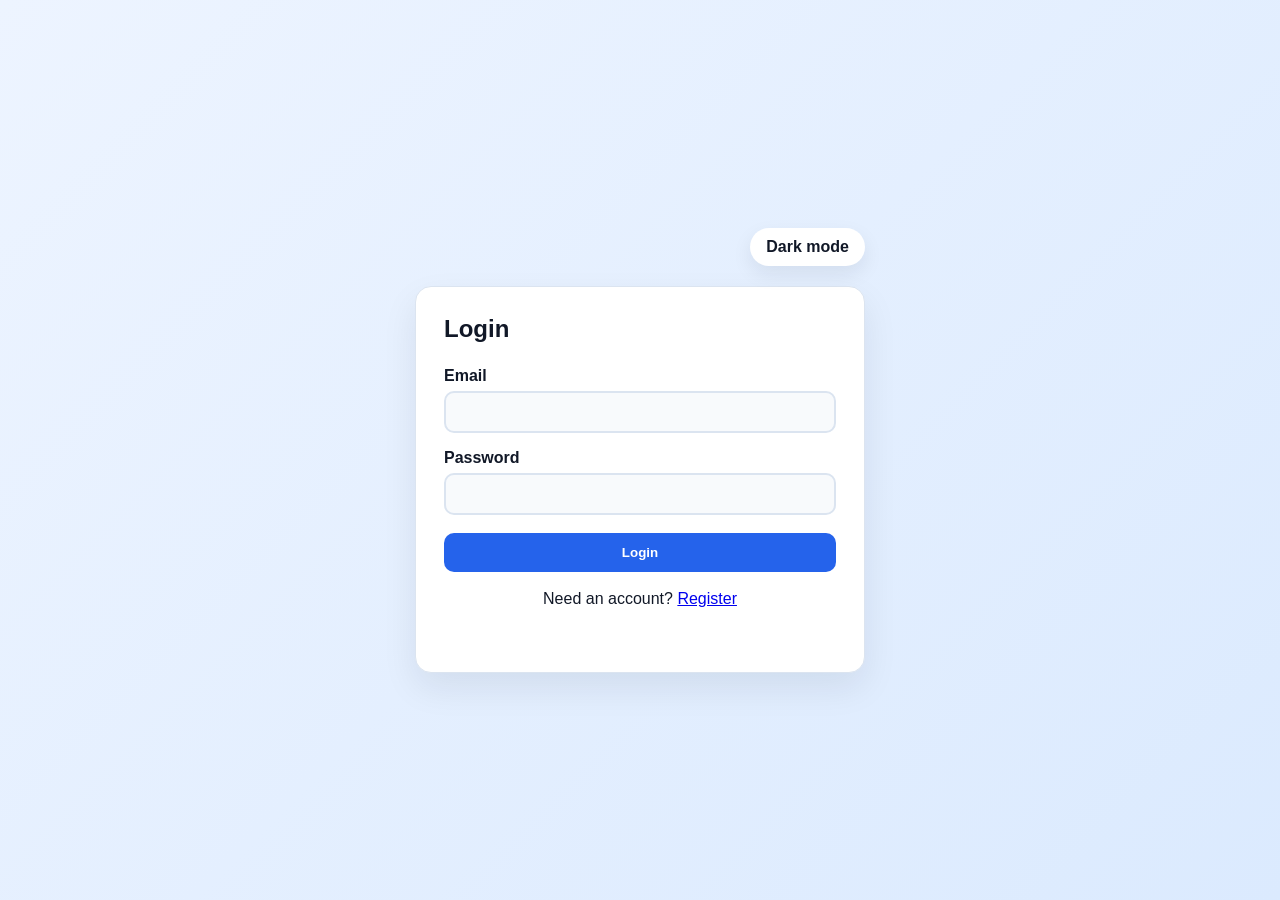
==== frontend/dashboard.html @ 5b7e8782 "Prepare unified Docker deployment for Render" ====
<!DOCTYPE html>
<html lang="en">
<head>
  <meta charset="UTF-8" />
  <meta name="viewport" content="width=device-width, initial-scale=1.0" />
  <title>Dashboard | LinkPulse</title>
  <link rel="stylesheet" href="css/dashboard.css" />
</head>
<body>
  <nav class="navbar">
    <div class="container nav-inner">
      <div class="brand">LinkPulse</div>
      <div class="nav-links">
        <a href="dashboard.html">Dashboard</a>
        <a href="create-url.html">Create URL</a>
        <a href="admin.html" id="adminLink" hidden>Admin</a>
        <button id="themeToggleBtn" class="btn btn-secondary small" type="button">Dark mode</button>
        <button id="logoutBtn" class="btn btn-secondary small">Logout</button>
      </div>
    </div>
  </nav>

  <main class="container dashboard">
    <section class="topbar">
      <div>
        <h1 id="welcomeText">Dashboard</h1>
      </div>
      <a href="create-url.html" class="btn btn-primary">Create URL</a>
    </section>

    <section class="stats-grid">
      <div class="stat-card">
        <p>Total URLs</p>
        <h3 id="totalUrls">0</h3>
      </div>
      <div class="stat-card">
        <p>Total Clicks</p>
        <h3 id="totalClicks">0</h3>
      </div>
    </section>

    <section class="panel">
      <h2>Your URLs</h2>
      <div id="urlTableContainer"></div>
    </section>
  </main>

  <script src="js/config.js"></script>
  <script src="js/api.js"></script>
  <script src="js/auth.js"></script>
  <script src="js/theme.js"></script>
  <script src="js/dashboard.js"></script>
</body>
</html>
---- frontend/css/dashboard.css ----
:root {
  --bg: #f6f1ee;
  --surface: #fffdfb;
  --surface-2: #f8f5f4;
  --text: #1f2937;
  --muted: #6b7280;
  --border: #e7dcd7;
  --primary: #8b5cf6;
  --primary-strong: #7c3aed;
  --accent: #f59e0b;
  --nav-bg: #1f2937;
  --nav-text: #f9fafb;
  --card-shadow: rgba(31, 41, 55, 0.09);
  --button-secondary: #f3e8ff;
  --button-secondary-text: #312e81;
  --success-soft: #fef3c7;
  --success-border: #f4b942;
}

:root[data-theme='dark'] {
  --bg: #111827;
  --surface: #1f2937;
  --surface-2: #2b374a;
  --text: #f9fafb;
  --muted: #cbd5e1;
  --border: #3f4d63;
  --primary: #a78bfa;
  --primary-strong: #8b5cf6;
  --accent: #fbbf24;
  --nav-bg: #0b1120;
  --nav-text: #f9fafb;
  --card-shadow: rgba(15, 23, 42, 0.4);
  --button-secondary: #374151;
  --button-secondary-text: #f9fafb;
  --success-soft: rgba(251, 191, 36, 0.14);
  --success-border: rgba(251, 191, 36, 0.7);
}

*, *::before, *::after {
  box-sizing: border-box;
}

body {
  margin: 0;
  font-family: Arial, sans-serif;
  background: var(--bg);
  color: var(--text);
}

.container {
  width: min(1100px, 90%);
  margin: 0 auto;
}

.navbar {
  background: var(--nav-bg);
  color: var(--nav-text);
  padding: 16px 0;
}

.nav-inner {
  display: flex;
  justify-content: space-between;
  align-items: center;
}

.brand {
  font-weight: 700;
  font-size: 1.4rem;
}

.nav-links {
  display: flex;
  gap: 16px;
  align-items: center;
}

.nav-links a {
  color: var(--nav-text);
  text-decoration: none;
}

.dashboard {
  padding: 28px 0 40px;
}

.topbar {
  display: flex;
  justify-content: space-between;
  align-items: center;
  margin-bottom: 20px;
}

.stats-grid {
  display: grid;
  grid-template-columns: repeat(auto-fit, minmax(180px, 1fr));
  gap: 20px;
  margin-bottom: 24px;
}

.stat-card,
.panel,
.chart-card {
  background: var(--surface);
  border: 1px solid var(--border);
  border-radius: 16px;
  box-shadow: 0 10px 25px var(--card-shadow);
  padding: 20px;
}

.stat-card p {
  margin: 0 0 8px;
  color: var(--muted);
}

.stat-card h3 {
  margin: 0;
  font-size: 2rem;
}

.panel {
  margin-top: 20px;
}

table {
  width: 100%;
  border-collapse: collapse;
  margin-top: 14px;
}

th, td {
  padding: 12px;
  border-bottom: 1px solid var(--border);
  text-align: left;
  color: var(--text);
}

.btn {
  border: none;
  border-radius: 10px;
  padding: 10px 14px;
  cursor: pointer;
  text-decoration: none;
  display: inline-block;
  font-weight: 600;
}

.btn-primary {
  background: var(--primary);
  color: white;
}

.btn-primary:hover {
  background: var(--primary-strong);
}

.btn-secondary {
  background: var(--button-secondary);
  color: var(--button-secondary-text);
}

.small {
  padding: 8px 12px;
}

.form-page {
  padding-top: 40px;
}

.form-panel {
  max-width: 760px;
  margin: 0 auto;
  padding: 32px 28px 28px;
  overflow: hidden;
}

.form-panel h2 {
  margin: 0 0 18px;
  font-size: clamp(2rem, 3vw, 2.8rem);
  text-align: center;
  color: var(--text);
}

form {
  display: flex;
  flex-direction: column;
  gap: 14px;
}

label {
  display: block;
  margin: 0;
  font-size: 1.15rem;
  font-weight: 700;
  color: var(--text);
}

input {
  width: 100%;
  padding: 14px 16px;
  border-radius: 12px;
  border: 2px solid var(--border);
  background: var(--surface-2);
  color: var(--text);
  font-size: 1rem;
  transition: border-color 0.2s ease, box-shadow 0.2s ease;
}

input:focus {
  outline: none;
  border-color: var(--primary);
  box-shadow: 0 0 0 4px rgba(139, 92, 246, 0.15);
}

button.btn-primary {
  margin-top: 8px;
  align-self: flex-start;
  min-width: 160px;
  background: linear-gradient(135deg, var(--primary), var(--accent));
  color: white;
  font-size: 1.1rem;
  padding: 12px 22px;
  border-radius: 12px;
  box-shadow: 0 8px 18px rgba(139, 92, 246, 0.2);
}

.short-url-box {
  margin-top: 20px;
  background: var(--success-soft);
  border: 1px solid var(--success-border);
  padding: 14px;
  border-radius: 12px;
  overflow-wrap: anywhere;
}

.short-url-box a {
  color: var(--primary-strong);
}

.short-url-box .btn {
  margin-left: 10px;
}

.copy-toast {
  position: fixed;
  right: 24px;
  bottom: 24px;
  z-index: 1100;
  padding: 12px 18px;
  border: 1px solid var(--border);
  border-radius: 999px;
  background: var(--surface);
  color: var(--text);
  box-shadow: 0 12px 28px var(--card-shadow);
  opacity: 0;
  transform: translateY(12px) scale(0.96);
  transition: opacity 0.2s ease, transform 0.2s ease;
}

.copy-toast.visible {
  opacity: 1;
  transform: translateY(0) scale(1);
}

.hidden {
  display: none;
}

.chart-grid {
  display: grid;
  grid-template-columns: repeat(2, minmax(0, 1fr));
  grid-auto-rows: 260px;
  gap: 18px;
  padding: 20px;
}

.chart-card {
  display: flex;
  min-height: 0;
  height: auto;
  flex-direction: column;
  overflow: hidden;
}

.chart-card h3 {
  flex: 0 0 auto;
  margin: 0 0 12px;
}

.chart-card canvas {
  display: block;
  width: 100% !important;
  height: 100% !important;
  min-height: 0;
}

.chart-empty {
  display: grid;
  flex: 1;
  place-items: center;
  margin: 0;
  color: var(--muted);
  text-align: center;
}

.wide {
  grid-column: 1 / -1;
}

@media (max-width: 700px) {
  .chart-grid {
    grid-template-columns: 1fr;
  }
}

.analytics-page {
  padding-top: 20px;
}

.analytics-stats {
  margin-bottom: 18px;
}

.analytics-charts {
  margin-top: 0;
}

.analytics-empty {
  margin-top: 0;
  text-align: center;
}

.analytics-empty p {
  color: var(--muted);
}

.message {
  margin-top: 14px;
  color: #b91c1c;
}
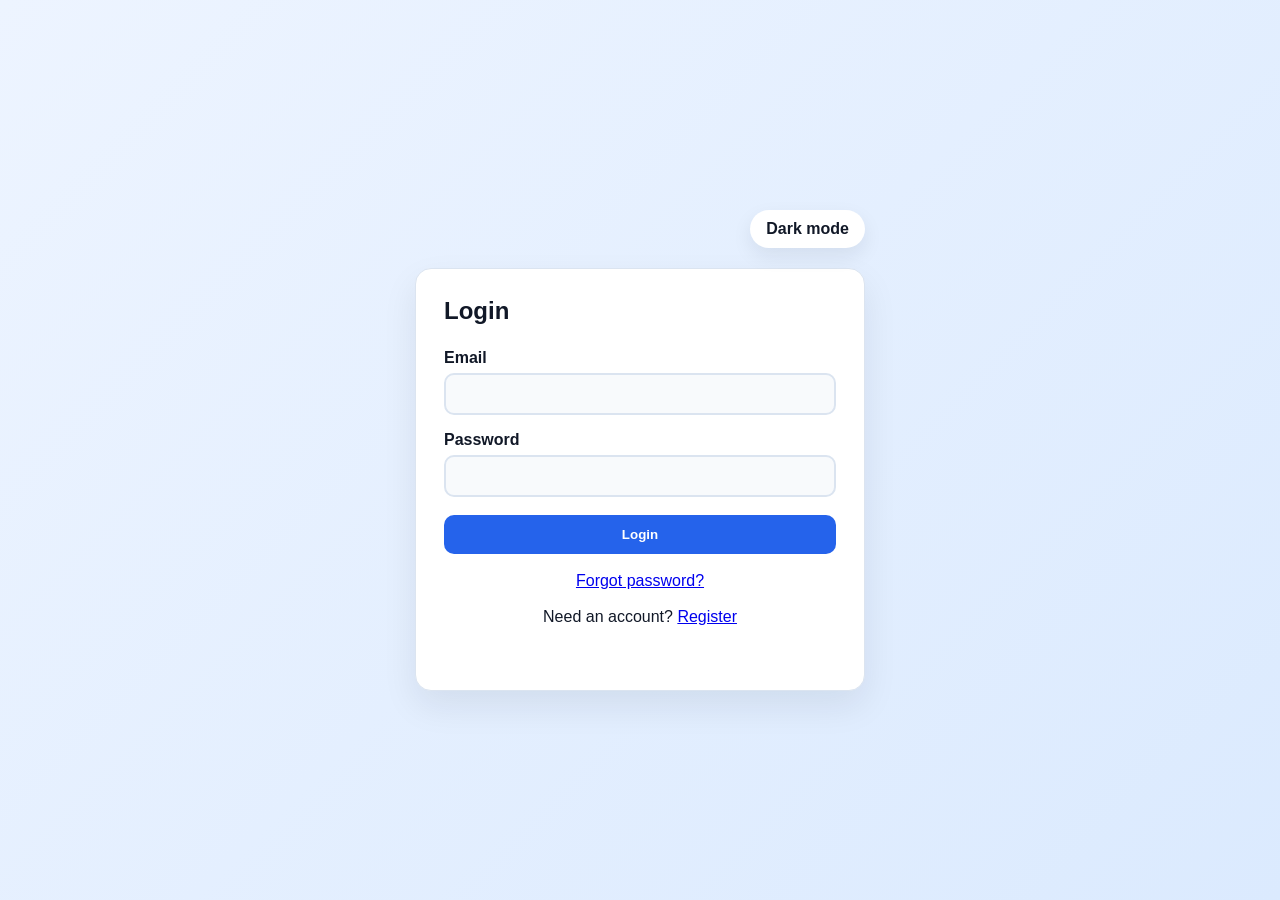
==== commit b5ca1766: "Add Gmail password recovery flows" ====
--- a/frontend/dashboard.html
+++ b/frontend/dashboard.html
@@ -13,6 +13,7 @@
       <div class="nav-links">
         <a href="dashboard.html">Dashboard</a>
         <a href="create-url.html">Create URL</a>
+        <a href="change-password.html">Change password</a>
         <a href="admin.html" id="adminLink" hidden>Admin</a>
         <button id="themeToggleBtn" class="btn btn-secondary small" type="button">Dark mode</button>
         <button id="logoutBtn" class="btn btn-secondary small">Logout</button>
